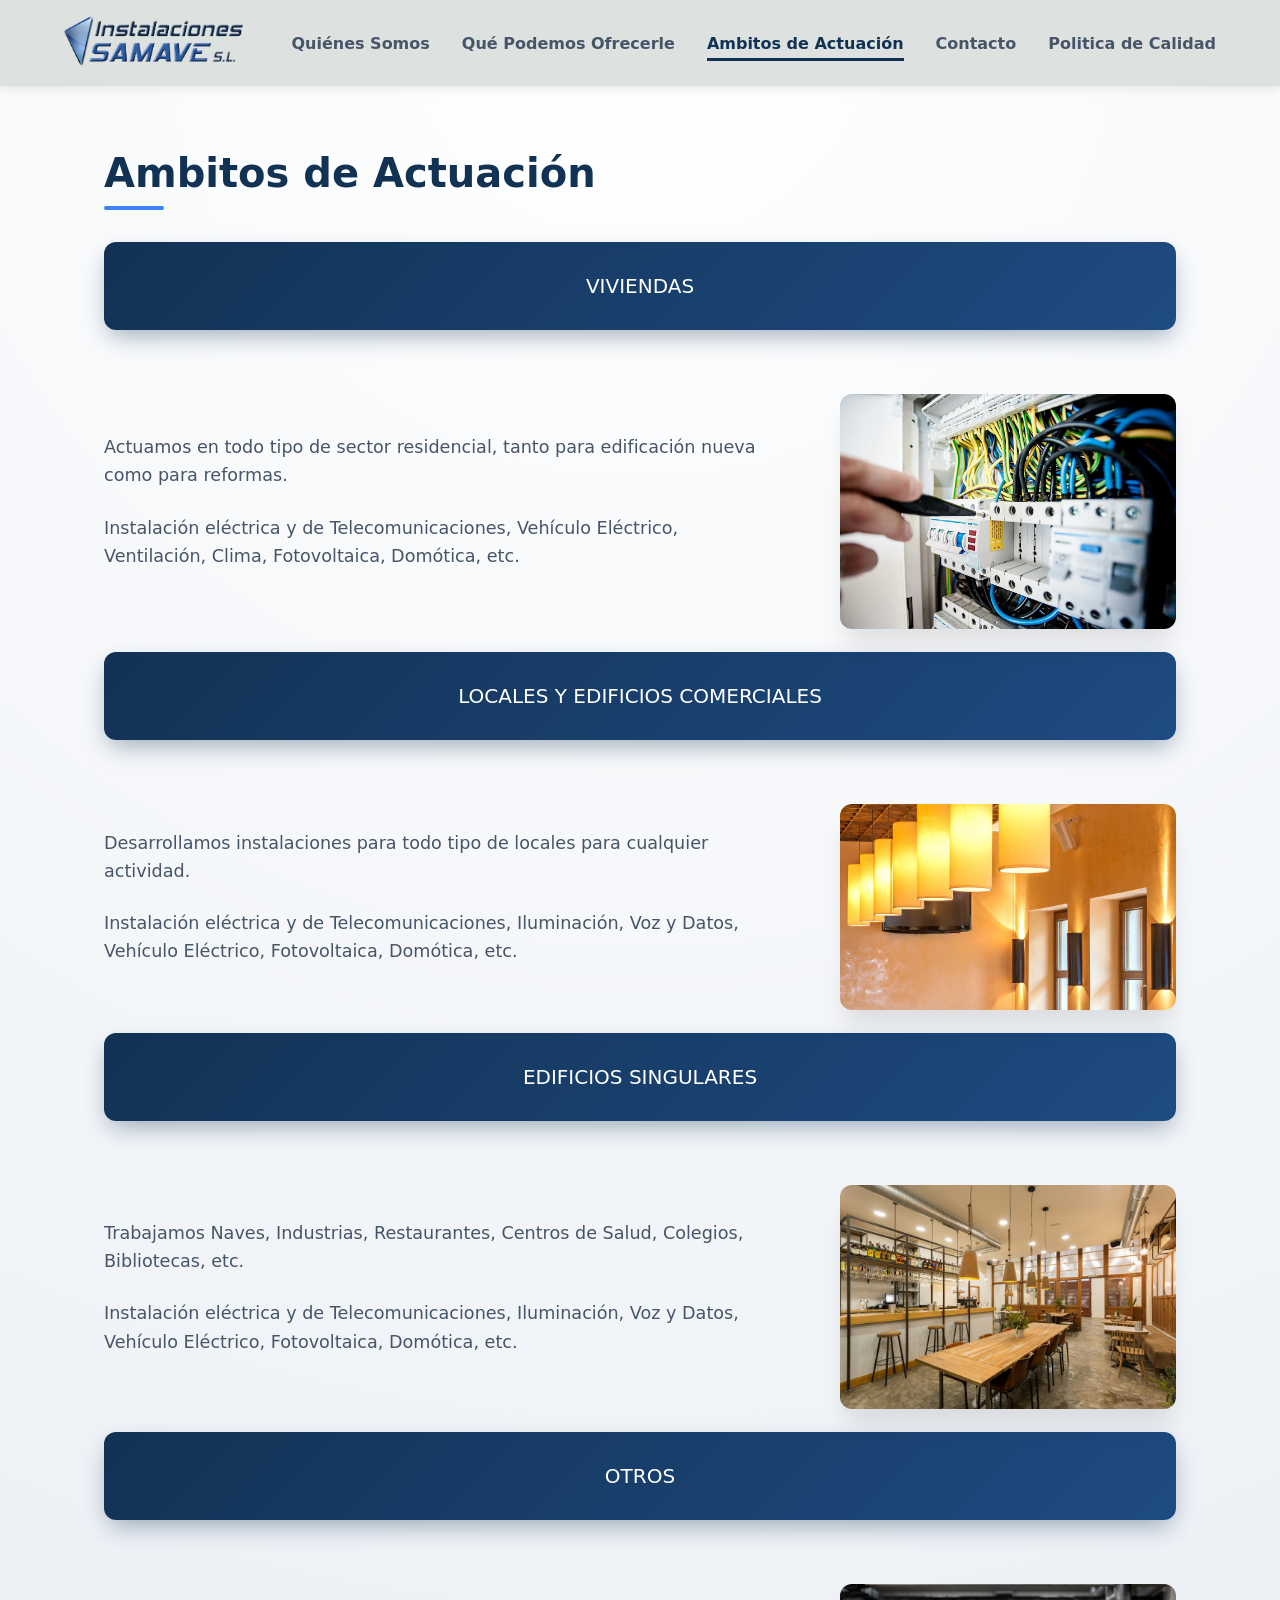
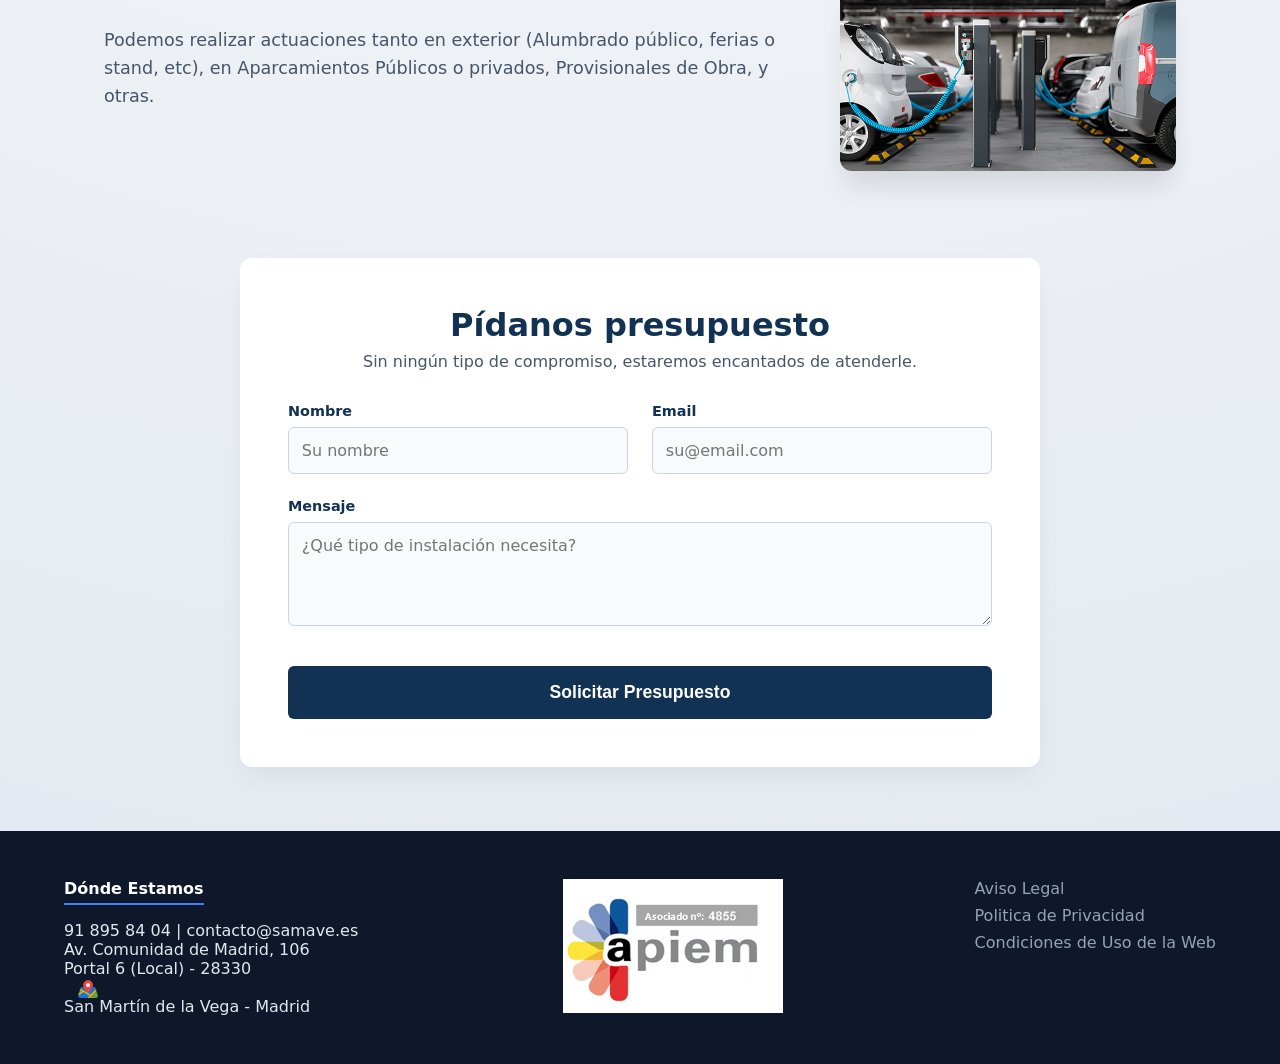
==== WebSamaveV1/ambitos/ambitos.html @ 77dea814 "Add files via upload" ====
<!DOCTYPE html>
<html lang="es">
<head>
    <meta charset="UTF-8">
    <meta name="viewport" content="width=device-width, initial-scale=1.0">
    <title>Ambitos Donde Trabajamos | Instalaciones Samave S.L.</title>
    <link rel="stylesheet" href="../css/style.css">
</head>
<body>

    <header class="site-header">
        <div class="logo-container">
            <img src="../images/logo.jpg" alt="SAMAVE" class="logo">
        </div>
        
        <button class="menu-toggle" aria-label="Abrir menú">
            <span class="hamburger"></span>
        </button>
        
        <nav class="main-nav">
            <ul>
                <li><a href="../index.html">Quiénes Somos</a></li>
                <li><a href="../servicios/servicios.html">Qué Podemos Ofrecerle</a></li>
                <li><a href="ambitos.html" class="active">Ambitos de Actuación</a></li>
                <li><a href="../contacto/contacto.html">Contacto</a></li>
                <li><a href="../calidad/calidad.html">Politica de Calidad</a></li>
            </ul>
        </nav>
    </header>

    <main class="main-content">
        <section class="about-section">
            <h2>Ambitos de Actuación</h2>



            <div class="callout">
                <p>VIVIENDAS</p>
            </div>

            <div class="about-grid">
                <div class="about-text">
			<p>Actuamos en todo tipo de sector residencial, tanto para edificación nueva como para reformas.</p>
   
			<p>Instalación eléctrica y de Telecomunicaciones, Vehículo Eléctrico, Ventilación, Clima,  Fotovoltaica, Domótica, etc.</p>

		</div>
                
                <div class="about-image">
                    <img src="../images/cuadroElectrico.png" alt="Cuadro eléctrico de una vivienda.">
                </div>
            </div> <BR>



            <div class="callout">
                <p>LOCALES Y EDIFICIOS COMERCIALES</p>
            </div>

            <div class="about-grid">
                <div class="about-text">
			<p>Desarrollamos instalaciones para todo tipo de locales para cualquier actividad.</p>
   
			<p>Instalación eléctrica y de Telecomunicaciones, Iluminación, Voz y Datos, Vehículo Eléctrico, Fotovoltaica, Domótica, etc.</p>

		</div>
                
                <div class="about-image">
                    <img src="../images/locales.png" alt="Iluminación en un local comercial.">
                </div>
            </div> <BR>


            <div class="callout">
                <p>EDIFICIOS SINGULARES</p>
            </div>

            <div class="about-grid">
                <div class="about-text">
			<p>Trabajamos Naves, Industrias, Restaurantes, Centros de Salud, Colegios, Bibliotecas, etc.</p>
   
			<p>Instalación eléctrica y de Telecomunicaciones, Iluminación, Voz y Datos, Vehículo Eléctrico, Fotovoltaica, Domótica, etc.</p>

		</div>
                
                <div class="about-image">
                    <img src="../images/restaurantes.png" alt="Instalación eléctrica en un restaurante.">
                </div>
            </div> <BR>


            <div class="callout">
                <p>OTROS</p>
            </div>

            <div class="about-grid">
                <div class="about-text">
			<p>Podemos realizar actuaciones tanto en exterior (Alumbrado público, ferias o stand, etc), en Aparcamientos Públicos o privados, Provisionales de Obra, y otras.</p>
   
		</div>
                
                <div class="about-image">
                    <img src="../images/parking.png" alt="Puntos de Recarga de Vehiculo Electrico en Parking.">
                </div>
            </div> <BR>


        </section>
    </main>

    <section class="contact-section">
        <div class="contact-card">
            <h2>Pídanos presupuesto</h2>
            <p>Sin ningún tipo de compromiso, estaremos encantados de atenderle.</p>
            
            <form id="formularioContacto" action="../procesar-contacto.php" method="POST" class="inline-form">

		<!-- formulario a-->
		<div class="campo-dos" aria-hidden="true">
			<label for="website_url">Si eres humano, deja este campo en blanco</label>
			<input type="text" id="website_url" name="website_url" tabindex="-1" autocomplete="off">
		</div>
		<!-- fin formulario a-->

                <div class="form-group">
                    <label>Nombre</label>
                    <input type="text" name="nombre" required placeholder="Su nombre">
                </div>
                <div class="form-group">
                    <label>Email</label>
                    <input type="email" name="email" required placeholder="su@email.com">
                </div>
                <div class="form-group full-width">
                    <label>Mensaje</label>
                    <textarea name="mensaje" rows="4" required placeholder="¿Qué tipo de instalación necesita?"></textarea>
                </div>
                <button type="submit" class="btn-submit">Solicitar Presupuesto</button>
            </form>
            <div id="mensajeRespuesta" class="mensaje-alerta" style="display: none;"></div>
        </div>
    </section>

    <footer class="site-footer">
        <div class="footer-info">
            <div class="location">
                <h4>	Dónde Estamos</h4>
                <p>	91 895 84 04 | contacto@samave.es</p>
		<p>	Av. Comunidad de Madrid, 106</p>
		<p>	Portal 6 (Local) - 28330</p>
		<img onclick="window.open('https://goo.gl/maps/Gi8ZYjsyzfTFRY7t7')" src="../images/iconMap.png" style="cursor: pointer; margin-bottom: -7px;margin-left: 13px;width: 22px;">
                <p>	San Martín de la Vega - Madrid</p>
            </div>
	<div class_"apiem">
		<img src="../images/apiem.jpg" style="cursor: pointer; margin-bottom: -7px;margin-left: 13px;width: 220px;">
	</div>
            <div class="legal-links">
                <a href="../legal/aviso.html">	Aviso Legal</a>
		<a href="../legal/politica.html">	Politica de Privacidad</a>
		<a href="../legal/condiciones.html">	Condiciones de Uso de la Web</a>
            </div>
        </div>
    </footer>

    <script>
        // Lógica del menú móvil
        const menuToggle = document.querySelector('.menu-toggle');
        const mainNav = document.querySelector('.main-nav');
        menuToggle.addEventListener('click', () => {
            mainNav.classList.toggle('nav-active');
            menuToggle.classList.toggle('active');
        });

        // Lógica del formulario (AJAX)
        document.getElementById('formularioContacto').addEventListener('submit', function(e) {
            e.preventDefault();
            const btn = this.querySelector('.btn-submit');
            const res = document.getElementById('mensajeRespuesta');
            btn.disabled = true;
            btn.innerText = "Enviando...";

            fetch(this.action, { method: 'POST', body: new FormData(this) })
            .then(r => r.text())
            .then(data => {
                res.style.display = 'block';
                res.style.backgroundColor = '#d4edda';
                res.style.color = '#155724';
                res.style.padding = '15px';
                res.innerHTML = "¡Mensaje enviado con éxito! Le contactaremos pronto.";
                this.reset();
                btn.disabled = false;
                btn.innerText = "Solicitar Presupuesto";
            })
            .catch(() => {
                res.style.display = 'block';
                res.style.backgroundColor = '#f8d7da';
                res.style.color = '#721c24';
                res.style.padding = '15px';
                res.innerHTML = "Error al conectar con el servidor.";
                btn.disabled = false;
                btn.innerText = "Solicitar Presupuesto";
            });
        });
    </script>
</body>
</html>
---- WebSamaveV1/css/style.css ----
* { margin: 0; padding: 0; box-sizing: border-box; }
body { 
    font-family: system-ui, -apple-system, sans-serif; 
    background: radial-gradient(circle at top, #ffffff 0%, #e2e8f0 100%);
    color: #334155; 
    min-height: 100vh;
    display: flex;
    flex-direction: column;
}

/* CABECERA Y NAVEGACIÓN */
.site-header { 
    background: #DDE1E0; padding: 1rem 5%; display: flex; 
    justify-content: space-between; align-items: center; 
    position: sticky; top: 0; z-index: 1000; box-shadow: 0 2px 10px rgba(0,0,0,0.1);
}
.logo { height: 50px; }
.logo-container { margin-right: 2rem; flex-shrink: 0; }
.main-nav ul { list-style: none; display: flex; gap: 2rem; }
.main-nav a { text-decoration: none; color: #475569; font-weight: 600; white-space: nowrap; padding-bottom: 5px; transition: 0.3s; }
.main-nav a:hover, .main-nav a.active { color: #123254; border-bottom: 3px solid #123254; }

/* CONTENIDO PRINCIPAL (Reutilizable para cualquier sección) */
.main-content { padding: 4rem 5%; max-width: 1200px; margin: 0 auto; width: 100%; flex: 1; }
.about-section h2 { color: #123254; font-size: 2.5rem; margin-bottom: 2rem; position: relative; }
.about-section h2::after { content: ''; display: block; width: 60px; height: 4px; background: #3b82f6; margin-top: 10px; border-radius: 2px; }
.callout { background: linear-gradient(135deg, #123254 0%, #1e4b82 100%); color: white; padding: 2rem; border-radius: 12px; font-size: 1.25rem; text-align: center; margin-bottom: 4rem; box-shadow: 0 10px 25px -5px rgba(18,50,84,0.4); }
.about-grid { display: grid; grid-template-columns: 2fr 1fr; gap: 4rem; align-items: center; }
.about-grid-legal {  align-items: center; }
.about-text p { font-size: 1.1rem; margin-bottom: 1.5rem; color: #475569; line-height: 1.6; }
.about-text-legal p { font-size: 1.0rem; margin-bottom: 1.5rem; color: #475569; align-items: center; line-height: 1.6; }
.about-image img { width: 100%; height: auto; border-radius: 12px; box-shadow: 0 20px 25px -5px rgba(0,0,0,0.1); transition: transform 0.3s ease; }
.about-image-legal img { width: 50%; height: auto; border-radius: 12px; box-shadow: 0 20px 25px -5px rgba(0,0,0,0.1); transition: transform 0.3s ease; }
.about-image-calidad img { width: 75%; height: auto; box-shadow: 0 20px 25px -5px rgba(0,0,0,0.1); }
.about-image img:hover { transform: translateY(-5px); }


/* FORMULARIO INTEGRADO */
.contact-section { padding: 0 5% 4rem; display: flex; justify-content: center; }
.contact-card { background: white; padding: 3rem; border-radius: 12px; box-shadow: 0 10px 30px -10px rgba(0,0,0,0.1); max-width: 800px; width: 100%; }
.contact-card h2 { color: #123254; font-size: 2rem; text-align: center; margin-bottom: 0.5rem; }
.contact-card p { text-align: center; color: #475569; margin-bottom: 2rem; }
.inline-form { display: grid; grid-template-columns: 1fr 1fr; gap: 1.5rem; }
.form-group { display: flex; flex-direction: column; }
.full-width { grid-column: 1 / -1; }
.form-group label { font-weight: 600; color: #123254; margin-bottom: 0.5rem; font-size: 0.9rem; }
.form-group input, .form-group textarea { padding: 0.8rem; border: 1px solid #cbd5e1; border-radius: 6px; font-family: inherit; font-size: 1rem; background: #f8fafc; }
.form-group input:focus, .form-group textarea:focus { outline: none; border-color: #3b82f6; background: white; box-shadow: 0 0 0 3px rgba(59,130,246,0.1); }
.btn-submit { grid-column: 1 / -1; background: #123254; color: white; padding: 1rem; font-size: 1.1rem; font-weight: bold; border: none; border-radius: 6px; cursor: pointer; transition: 0.3s; margin-top: 1rem; }
.btn-submit:hover { background: #3b82f6; }
.btn-submit:disabled { background: #94a3b8; cursor: not-allowed; }

/* Formulario a*/
.campo-dos {
    position: absolute;
    top: -9999px;
    left: -9999px;
    opacity: 0;
    z-index: -1;
}

/* PIE DE PÁGINA */
.site-footer { background: #0f172a; color: #e2e8f0; padding: 3rem 5%; margin-top: auto; }
.footer-info { max-width: 1200px; margin: 0 auto; display: flex; justify-content: space-between; flex-wrap: wrap; gap: 2rem; }
.location h4 { color: white; border-bottom: 2px solid #3b82f6; display: inline-block; padding-bottom: 5px; margin-bottom: 1rem; }
.legal-links { display: flex; flex-direction: column; gap: 0.5rem; }
.legal-links a { color: #94a3b8; text-decoration: none; }
.legal-links a:hover { color: white; }

/* MENÚ MÓVIL Y RESPONSIVO */
.menu-toggle { display: none; cursor: pointer; border: none; background: none; z-index: 1001; padding: 0.5rem; }
.hamburger { display: block; width: 30px; height: 3px; background: #123254; position: relative; transition: 0.3s; }
.hamburger::before, .hamburger::after { content: ''; position: absolute; width: 30px; height: 3px; background: #123254; left: 0; transition: 0.3s; }
.hamburger::before { top: -8px; } .hamburger::after { top: 8px; }
.menu-toggle.active .hamburger { background: transparent; }
.menu-toggle.active .hamburger::before { transform: translateY(8px) rotate(45deg); }
.menu-toggle.active .hamburger::after { transform: translateY(-8px) rotate(-45deg); }

@media (max-width: 950px) {
    .menu-toggle { display: block; }
    .main-nav { position: fixed; right: -100%; top: 0; background: white; width: 300px; height: 100vh; box-shadow: -5px 0 15px rgba(0,0,0,0.1); display: flex; flex-direction: column; justify-content: center; transition: 0.4s; }
    .main-nav.nav-active { right: 0; }
    .main-nav ul { flex-direction: column; align-items: center; gap: 2.5rem; }
}
@media (max-width: 768px) {
    .about-grid { grid-template-columns: 1fr; gap: 2rem; }
    .inline-form { grid-template-columns: 1fr; }
    .contact-card { padding: 2rem 1.5rem; }
}
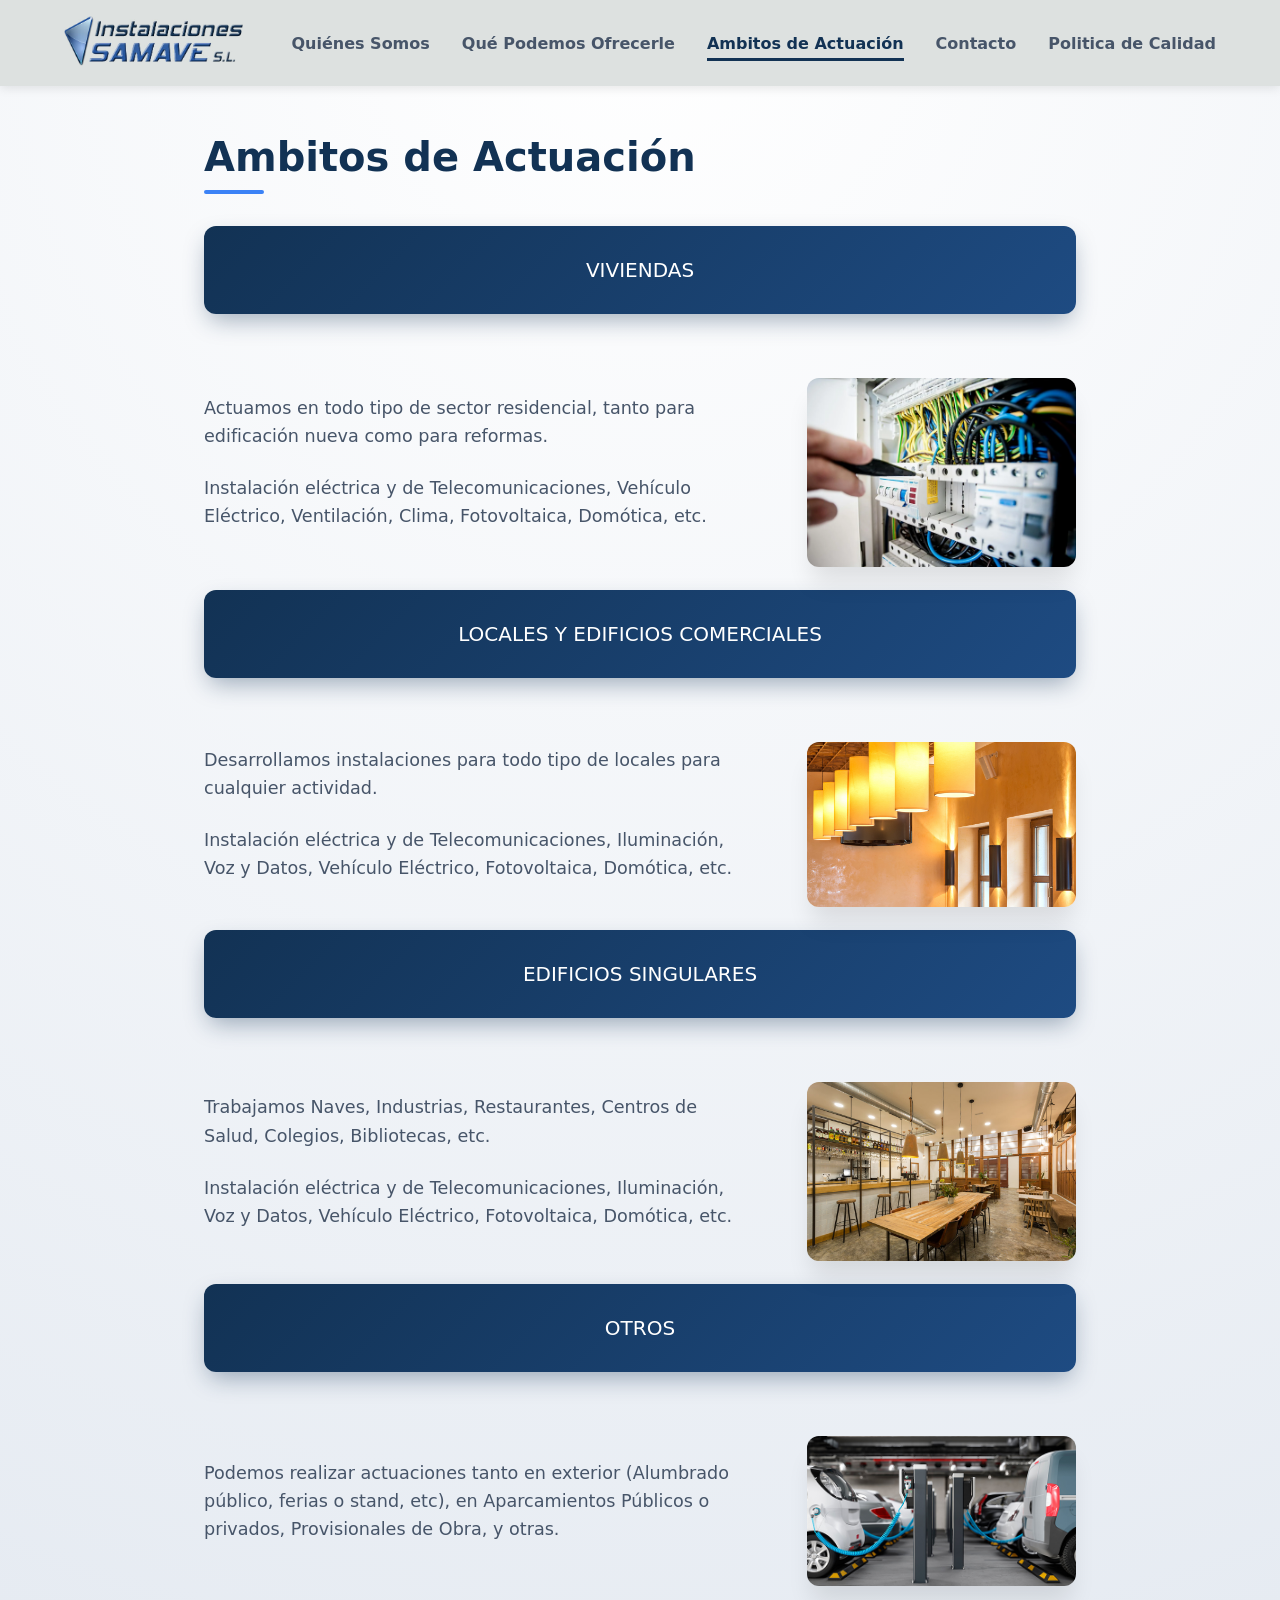
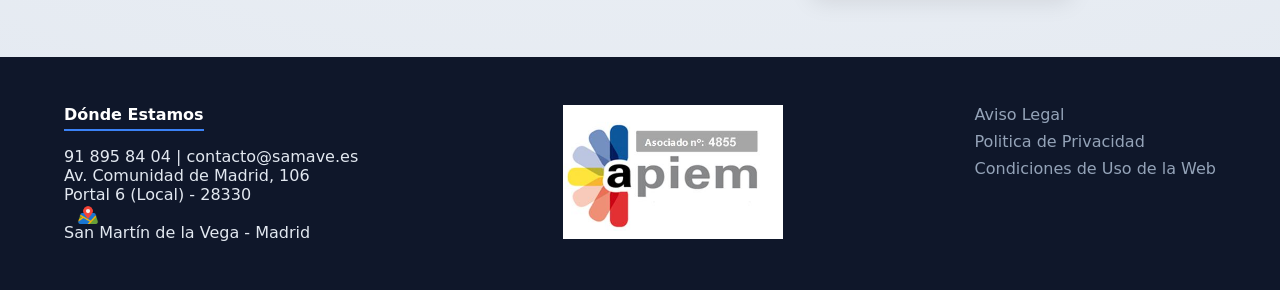
==== commit 250e763c: "Add files via upload" ====
--- a/WebSamaveV1/ambitos/ambitos.html
+++ b/WebSamaveV1/ambitos/ambitos.html
@@ -108,38 +108,6 @@
         </section>
     </main>
 
-    <section class="contact-section">
-        <div class="contact-card">
-            <h2>Pídanos presupuesto</h2>
-            <p>Sin ningún tipo de compromiso, estaremos encantados de atenderle.</p>
-            
-            <form id="formularioContacto" action="../procesar-contacto.php" method="POST" class="inline-form">
-
-		<!-- formulario a-->
-		<div class="campo-dos" aria-hidden="true">
-			<label for="website_url">Si eres humano, deja este campo en blanco</label>
-			<input type="text" id="website_url" name="website_url" tabindex="-1" autocomplete="off">
-		</div>
-		<!-- fin formulario a-->
-
-                <div class="form-group">
-                    <label>Nombre</label>
-                    <input type="text" name="nombre" required placeholder="Su nombre">
-                </div>
-                <div class="form-group">
-                    <label>Email</label>
-                    <input type="email" name="email" required placeholder="su@email.com">
-                </div>
-                <div class="form-group full-width">
-                    <label>Mensaje</label>
-                    <textarea name="mensaje" rows="4" required placeholder="¿Qué tipo de instalación necesita?"></textarea>
-                </div>
-                <button type="submit" class="btn-submit">Solicitar Presupuesto</button>
-            </form>
-            <div id="mensajeRespuesta" class="mensaje-alerta" style="display: none;"></div>
-        </div>
-    </section>
-
     <footer class="site-footer">
         <div class="footer-info">
             <div class="location">
@@ -169,37 +137,6 @@
             mainNav.classList.toggle('nav-active');
             menuToggle.classList.toggle('active');
         });
-
-        // Lógica del formulario (AJAX)
-        document.getElementById('formularioContacto').addEventListener('submit', function(e) {
-            e.preventDefault();
-            const btn = this.querySelector('.btn-submit');
-            const res = document.getElementById('mensajeRespuesta');
-            btn.disabled = true;
-            btn.innerText = "Enviando...";
-
-            fetch(this.action, { method: 'POST', body: new FormData(this) })
-            .then(r => r.text())
-            .then(data => {
-                res.style.display = 'block';
-                res.style.backgroundColor = '#d4edda';
-                res.style.color = '#155724';
-                res.style.padding = '15px';
-                res.innerHTML = "¡Mensaje enviado con éxito! Le contactaremos pronto.";
-                this.reset();
-                btn.disabled = false;
-                btn.innerText = "Solicitar Presupuesto";
-            })
-            .catch(() => {
-                res.style.display = 'block';
-                res.style.backgroundColor = '#f8d7da';
-                res.style.color = '#721c24';
-                res.style.padding = '15px';
-                res.innerHTML = "Error al conectar con el servidor.";
-                btn.disabled = false;
-                btn.innerText = "Solicitar Presupuesto";
-            });
-        });
     </script>
 </body>
 </html>
--- a/WebSamaveV1/css/style.css
+++ b/WebSamaveV1/css/style.css
@@ -1,89 +1,70 @@
-* { margin: 0; padding: 0; box-sizing: border-box; }
-body { 
-    font-family: system-ui, -apple-system, sans-serif; 
-    background: radial-gradient(circle at top, #ffffff 0%, #e2e8f0 100%);
-    color: #334155; 
-    min-height: 100vh;
-    display: flex;
-    flex-direction: column;
-}
-
-/* CABECERA Y NAVEGACIÓN */
-.site-header { 
-    background: #DDE1E0; padding: 1rem 5%; display: flex; 
-    justify-content: space-between; align-items: center; 
-    position: sticky; top: 0; z-index: 1000; box-shadow: 0 2px 10px rgba(0,0,0,0.1);
-}
-.logo { height: 50px; }
-.logo-container { margin-right: 2rem; flex-shrink: 0; }
-.main-nav ul { list-style: none; display: flex; gap: 2rem; }
-.main-nav a { text-decoration: none; color: #475569; font-weight: 600; white-space: nowrap; padding-bottom: 5px; transition: 0.3s; }
-.main-nav a:hover, .main-nav a.active { color: #123254; border-bottom: 3px solid #123254; }
-
-/* CONTENIDO PRINCIPAL (Reutilizable para cualquier sección) */
-.main-content { padding: 4rem 5%; max-width: 1200px; margin: 0 auto; width: 100%; flex: 1; }
-.about-section h2 { color: #123254; font-size: 2.5rem; margin-bottom: 2rem; position: relative; }
-.about-section h2::after { content: ''; display: block; width: 60px; height: 4px; background: #3b82f6; margin-top: 10px; border-radius: 2px; }
-.callout { background: linear-gradient(135deg, #123254 0%, #1e4b82 100%); color: white; padding: 2rem; border-radius: 12px; font-size: 1.25rem; text-align: center; margin-bottom: 4rem; box-shadow: 0 10px 25px -5px rgba(18,50,84,0.4); }
-.about-grid { display: grid; grid-template-columns: 2fr 1fr; gap: 4rem; align-items: center; }
-.about-grid-legal {  align-items: center; }
-.about-text p { font-size: 1.1rem; margin-bottom: 1.5rem; color: #475569; line-height: 1.6; }
-.about-text-legal p { font-size: 1.0rem; margin-bottom: 1.5rem; color: #475569; align-items: center; line-height: 1.6; }
-.about-image img { width: 100%; height: auto; border-radius: 12px; box-shadow: 0 20px 25px -5px rgba(0,0,0,0.1); transition: transform 0.3s ease; }
-.about-image-legal img { width: 50%; height: auto; border-radius: 12px; box-shadow: 0 20px 25px -5px rgba(0,0,0,0.1); transition: transform 0.3s ease; }
-.about-image-calidad img { width: 75%; height: auto; box-shadow: 0 20px 25px -5px rgba(0,0,0,0.1); }
-.about-image img:hover { transform: translateY(-5px); }
-
-
-/* FORMULARIO INTEGRADO */
-.contact-section { padding: 0 5% 4rem; display: flex; justify-content: center; }
-.contact-card { background: white; padding: 3rem; border-radius: 12px; box-shadow: 0 10px 30px -10px rgba(0,0,0,0.1); max-width: 800px; width: 100%; }
-.contact-card h2 { color: #123254; font-size: 2rem; text-align: center; margin-bottom: 0.5rem; }
-.contact-card p { text-align: center; color: #475569; margin-bottom: 2rem; }
-.inline-form { display: grid; grid-template-columns: 1fr 1fr; gap: 1.5rem; }
-.form-group { display: flex; flex-direction: column; }
-.full-width { grid-column: 1 / -1; }
-.form-group label { font-weight: 600; color: #123254; margin-bottom: 0.5rem; font-size: 0.9rem; }
-.form-group input, .form-group textarea { padding: 0.8rem; border: 1px solid #cbd5e1; border-radius: 6px; font-family: inherit; font-size: 1rem; background: #f8fafc; }
-.form-group input:focus, .form-group textarea:focus { outline: none; border-color: #3b82f6; background: white; box-shadow: 0 0 0 3px rgba(59,130,246,0.1); }
-.btn-submit { grid-column: 1 / -1; background: #123254; color: white; padding: 1rem; font-size: 1.1rem; font-weight: bold; border: none; border-radius: 6px; cursor: pointer; transition: 0.3s; margin-top: 1rem; }
-.btn-submit:hover { background: #3b82f6; }
-.btn-submit:disabled { background: #94a3b8; cursor: not-allowed; }
-
-/* Formulario a*/
-.campo-dos {
-    position: absolute;
-    top: -9999px;
-    left: -9999px;
-    opacity: 0;
-    z-index: -1;
-}
-
-/* PIE DE PÁGINA */
-.site-footer { background: #0f172a; color: #e2e8f0; padding: 3rem 5%; margin-top: auto; }
-.footer-info { max-width: 1200px; margin: 0 auto; display: flex; justify-content: space-between; flex-wrap: wrap; gap: 2rem; }
-.location h4 { color: white; border-bottom: 2px solid #3b82f6; display: inline-block; padding-bottom: 5px; margin-bottom: 1rem; }
-.legal-links { display: flex; flex-direction: column; gap: 0.5rem; }
-.legal-links a { color: #94a3b8; text-decoration: none; }
-.legal-links a:hover { color: white; }
-
-/* MENÚ MÓVIL Y RESPONSIVO */
-.menu-toggle { display: none; cursor: pointer; border: none; background: none; z-index: 1001; padding: 0.5rem; }
-.hamburger { display: block; width: 30px; height: 3px; background: #123254; position: relative; transition: 0.3s; }
-.hamburger::before, .hamburger::after { content: ''; position: absolute; width: 30px; height: 3px; background: #123254; left: 0; transition: 0.3s; }
-.hamburger::before { top: -8px; } .hamburger::after { top: 8px; }
-.menu-toggle.active .hamburger { background: transparent; }
-.menu-toggle.active .hamburger::before { transform: translateY(8px) rotate(45deg); }
-.menu-toggle.active .hamburger::after { transform: translateY(-8px) rotate(-45deg); }
-
-@media (max-width: 950px) {
-    .menu-toggle { display: block; }
-    .main-nav { position: fixed; right: -100%; top: 0; background: white; width: 300px; height: 100vh; box-shadow: -5px 0 15px rgba(0,0,0,0.1); display: flex; flex-direction: column; justify-content: center; transition: 0.4s; }
-    .main-nav.nav-active { right: 0; }
-    .main-nav ul { flex-direction: column; align-items: center; gap: 2.5rem; }
-}
-@media (max-width: 768px) {
-    .about-grid { grid-template-columns: 1fr; gap: 2rem; }
-    .inline-form { grid-template-columns: 1fr; }
-    .contact-card { padding: 2rem 1.5rem; }
+* { margin: 0; padding: 0; box-sizing: border-box; }
+body { 
+    font-family: system-ui, -apple-system, sans-serif; 
+    background: radial-gradient(circle at top, #ffffff 0%, #e2e8f0 100%);
+    color: #334155; 
+    min-height: 100vh;
+    display: flex;
+    flex-direction: column;
+}
+
+/* CABECERA Y NAVEGACIÓN */
+.site-header { 
+    background: #DDE1E0; padding: 1rem 5%; display: flex; 
+    justify-content: space-between; align-items: center; 
+    position: sticky; top: 0; z-index: 1000; box-shadow: 0 2px 10px rgba(0,0,0,0.1);
+}
+.logo { height: 50px; }
+.logo-container { margin-right: 2rem; flex-shrink: 0; }
+.main-nav ul { list-style: none; display: flex; gap: 2rem; }
+.main-nav a { text-decoration: none; color: #475569; font-weight: 600; white-space: nowrap; padding-bottom: 5px; transition: 0.3s; }
+.main-nav a:hover, .main-nav a.active { color: #123254; border-bottom: 3px solid #123254; }
+
+/* CONTENIDO PRINCIPAL (Reutilizable para cualquier sección) */
+.main-content { padding: 3rem 5%; max-width: 1000px; margin: 0 auto; width: 100%; flex: 1; }
+.about-section h2 { color: #123254; font-size: 2.5rem; margin-bottom: 2rem; position: relative; }
+.about-section h2::after { content: ''; display: block; width: 60px; height: 4px; background: #3b82f6; margin-top: 10px; border-radius: 2px; }
+.callout { background: linear-gradient(135deg, #123254 0%, #1e4b82 100%); color: white; padding: 2rem; border-radius: 12px; font-size: 1.25rem; text-align: center; margin-bottom: 4rem; box-shadow: 0 10px 25px -5px rgba(18,50,84,0.4); }
+.about-grid { display: grid; grid-template-columns: 2fr 1fr; gap: 4rem; align-items: center; }
+.about-grid-legal {  align-items: center; }
+.about-text p { font-size: 1.1rem; margin-bottom: 1.5rem; color: #475569; line-height: 1.6; }
+.about-text-legal p { font-size: 1.0rem; margin-bottom: 1.5rem; color: #475569; align-items: center; line-height: 1.6; }
+.list { padding: 0.1rem 5%;}
+.about-image img { width: 100%; height: auto; border-radius: 12px; box-shadow: 0 20px 25px -5px rgba(0,0,0,0.1); transition: transform 0.3s ease; }
+.about-image-legal img { width: 50%; height: auto; border-radius: 12px; box-shadow: 0 20px 25px -5px rgba(0,0,0,0.1); transition: transform 0.3s ease; }
+.about-image-calidad img { width: 75%; height: auto; box-shadow: 0 20px 25px -5px rgba(0,0,0,0.1); }
+.about-image img:hover { transform: translateY(-5px); }
+
+
+
+
+/* PIE DE PÁGINA */
+.site-footer { background: #0f172a; color: #e2e8f0; padding: 3rem 5%; margin-top: auto; }
+.footer-info { max-width: 1200px; margin: 0 auto; display: flex; justify-content: space-between; flex-wrap: wrap; gap: 2rem; }
+.location h4 { color: white; border-bottom: 2px solid #3b82f6; display: inline-block; padding-bottom: 5px; margin-bottom: 1rem; }
+.legal-links { display: flex; flex-direction: column; gap: 0.5rem; }
+.legal-links a { color: #94a3b8; text-decoration: none; }
+.legal-links a:hover { color: white; }
+
+/* MENÚ MÓVIL Y RESPONSIVO */
+.menu-toggle { display: none; cursor: pointer; border: none; background: none; z-index: 1001; padding: 0.5rem; }
+.hamburger { display: block; width: 30px; height: 3px; background: #123254; position: relative; transition: 0.3s; }
+.hamburger::before, .hamburger::after { content: ''; position: absolute; width: 30px; height: 3px; background: #123254; left: 0; transition: 0.3s; }
+.hamburger::before { top: -8px; } .hamburger::after { top: 8px; }
+.menu-toggle.active .hamburger { background: transparent; }
+.menu-toggle.active .hamburger::before { transform: translateY(8px) rotate(45deg); }
+.menu-toggle.active .hamburger::after { transform: translateY(-8px) rotate(-45deg); }
+
+@media (max-width: 950px) {
+    .menu-toggle { display: block; }
+    .main-nav { position: fixed; right: -100%; top: 0; background: white; width: 300px; height: 100vh; box-shadow: -5px 0 15px rgba(0,0,0,0.1); display: flex; flex-direction: column; justify-content: center; transition: 0.4s; }
+    .main-nav.nav-active { right: 0; }
+    .main-nav ul { flex-direction: column; padding: 2rem; }
+    .inline-form { grid-template-columns: 1fr; }
+    .about-grid { display: block; }
+}
+@media (max-width: 768px) {
+    .about-grid { grid-template-columns: 1fr; gap: 2rem; }
+    .inline-form { grid-template-columns: 1fr; }
+    .contact-card { padding: 2rem 1.5rem; }
 }
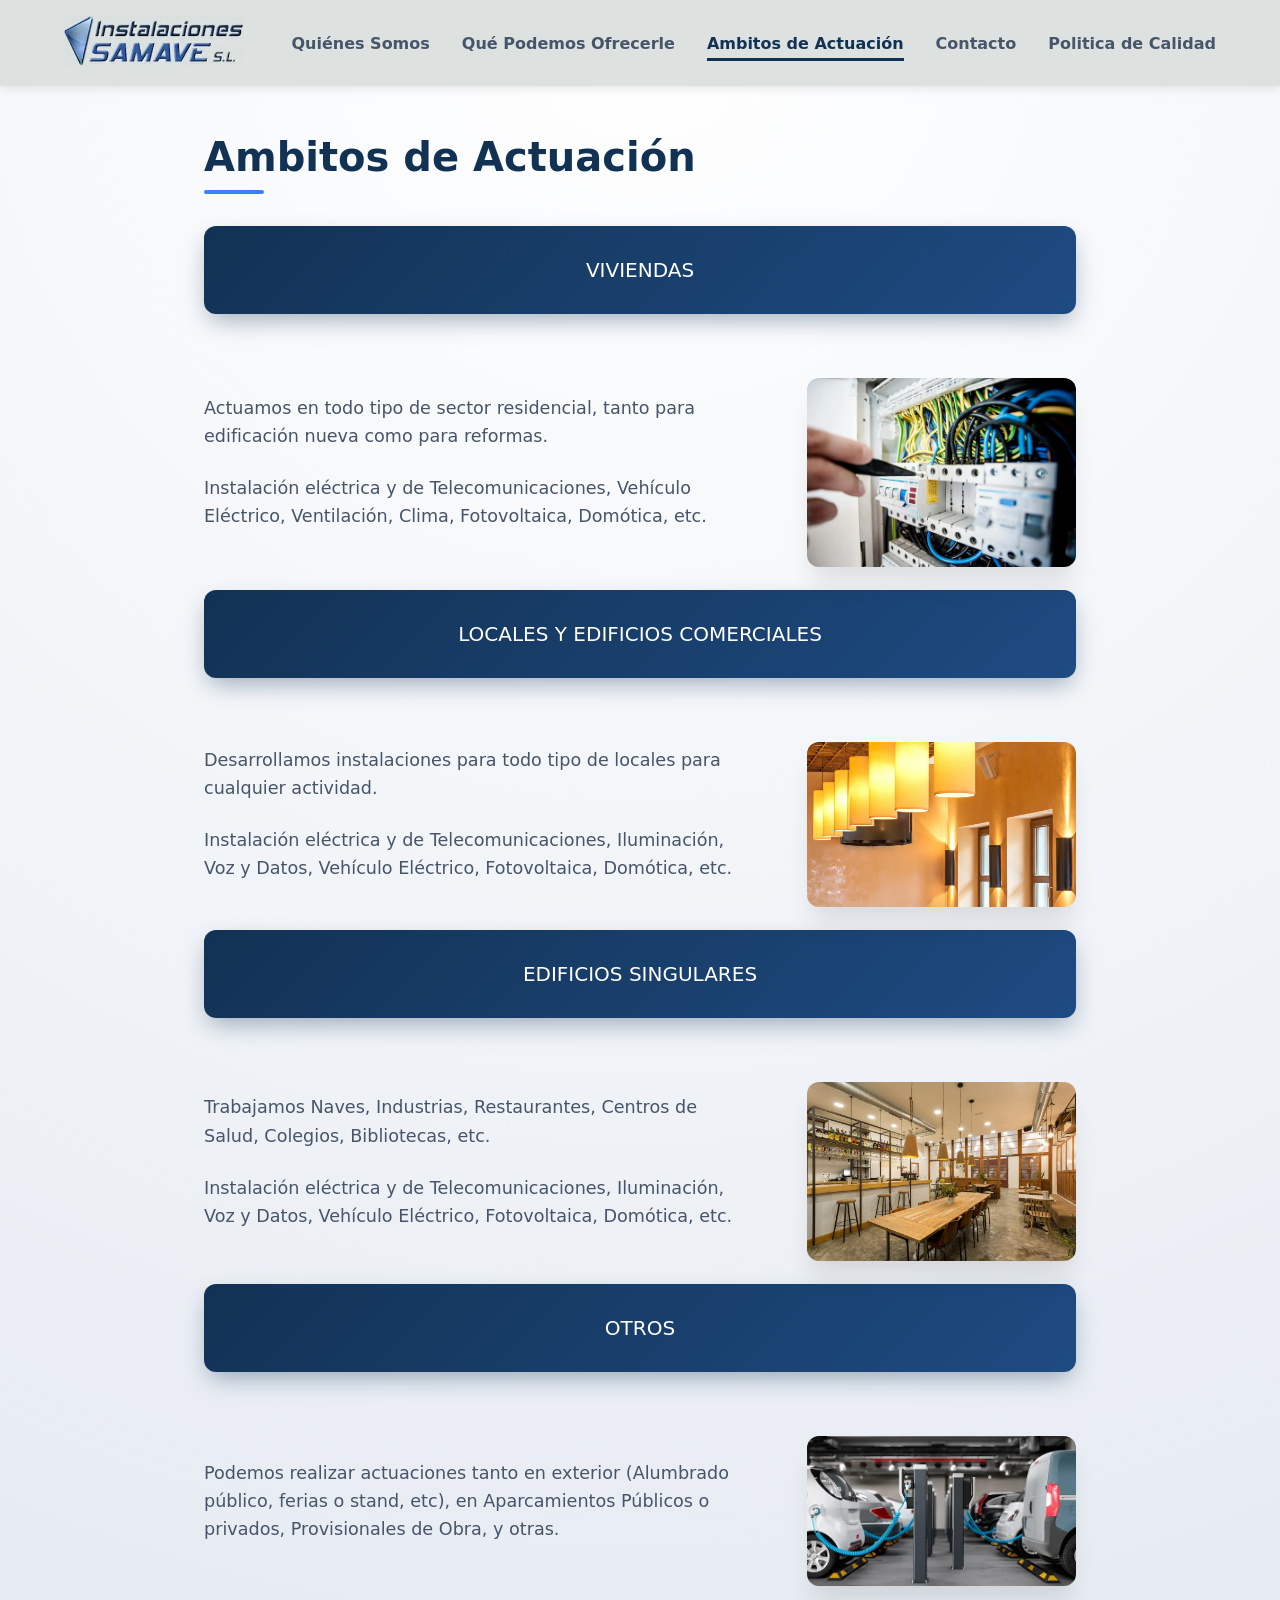
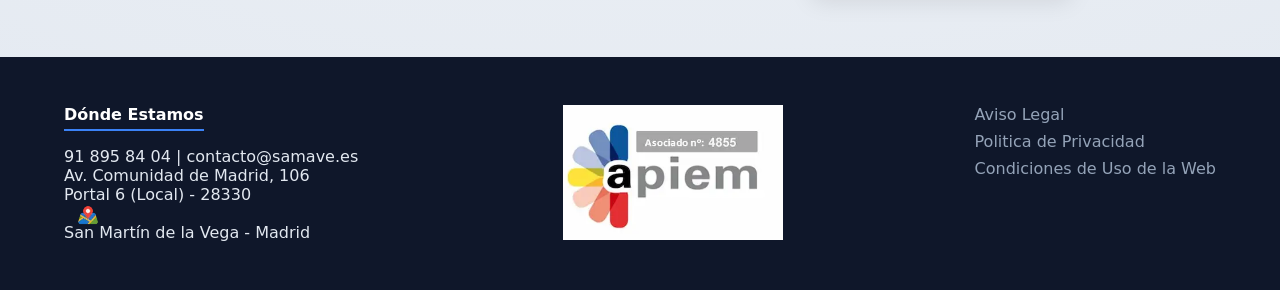
==== commit 50fef5a7: "Add files via upload" ====
--- a/WebSamaveV1/ambitos/ambitos.html
+++ b/WebSamaveV1/ambitos/ambitos.html
@@ -4,13 +4,14 @@
     <meta charset="UTF-8">
     <meta name="viewport" content="width=device-width, initial-scale=1.0">
     <title>Ambitos Donde Trabajamos | Instalaciones Samave S.L.</title>
+    <meta name="description" content="Página Web descriptiva de Empresa Instaladora Electricidad, Instalaciones Samave S.L. en Madrid." />
     <link rel="stylesheet" href="../css/style.css">
 </head>
 <body>
 
     <header class="site-header">
         <div class="logo-container">
-            <img src="../images/logo.jpg" alt="SAMAVE" class="logo">
+            <img src="../images/logo.webp" alt="SAMAVE" class="logo">
         </div>
         
         <button class="menu-toggle" aria-label="Abrir menú">
@@ -47,7 +48,7 @@
 		</div>
                 
                 <div class="about-image">
-                    <img src="../images/cuadroElectrico.png" alt="Cuadro eléctrico de una vivienda.">
+                    <img src="../images/cuadroElectrico.webp" alt="Cuadro eléctrico de una vivienda.">
                 </div>
             </div> <BR>
 
@@ -66,7 +67,7 @@
 		</div>
                 
                 <div class="about-image">
-                    <img src="../images/locales.png" alt="Iluminación en un local comercial.">
+                    <img src="../images/locales.webp" alt="Iluminación en un local comercial.">
                 </div>
             </div> <BR>
 
@@ -84,7 +85,7 @@
 		</div>
                 
                 <div class="about-image">
-                    <img src="../images/restaurantes.png" alt="Instalación eléctrica en un restaurante.">
+                    <img src="../images/restaurantes.webp" alt="Instalación eléctrica en un restaurante.">
                 </div>
             </div> <BR>
 
@@ -100,7 +101,7 @@
 		</div>
                 
                 <div class="about-image">
-                    <img src="../images/parking.png" alt="Puntos de Recarga de Vehiculo Electrico en Parking.">
+                    <img src="../images/parking.webp" alt="Puntos de Recarga de Vehiculo Electrico en Parking.">
                 </div>
             </div> <BR>
 
@@ -115,11 +116,11 @@
                 <p>	91 895 84 04 | contacto@samave.es</p>
 		<p>	Av. Comunidad de Madrid, 106</p>
 		<p>	Portal 6 (Local) - 28330</p>
-		<img onclick="window.open('https://goo.gl/maps/Gi8ZYjsyzfTFRY7t7')" src="../images/iconMap.png" style="cursor: pointer; margin-bottom: -7px;margin-left: 13px;width: 22px;">
+		<img onclick="window.open('https://goo.gl/maps/Gi8ZYjsyzfTFRY7t7')" src="../images/iconMap.webp" alt="Redireccionamiento Google Maps" style="cursor: pointer; margin-bottom: -7px;margin-left: 13px;width: 22px;">
                 <p>	San Martín de la Vega - Madrid</p>
             </div>
 	<div class_"apiem">
-		<img src="../images/apiem.jpg" style="cursor: pointer; margin-bottom: -7px;margin-left: 13px;width: 220px;">
+		<img src="../images/apiem.webp" alt="Asociados Apiem" style="cursor: pointer; margin-bottom: -7px;margin-left: 13px;width: 220px;">
 	</div>
             <div class="legal-links">
                 <a href="../legal/aviso.html">	Aviso Legal</a>
